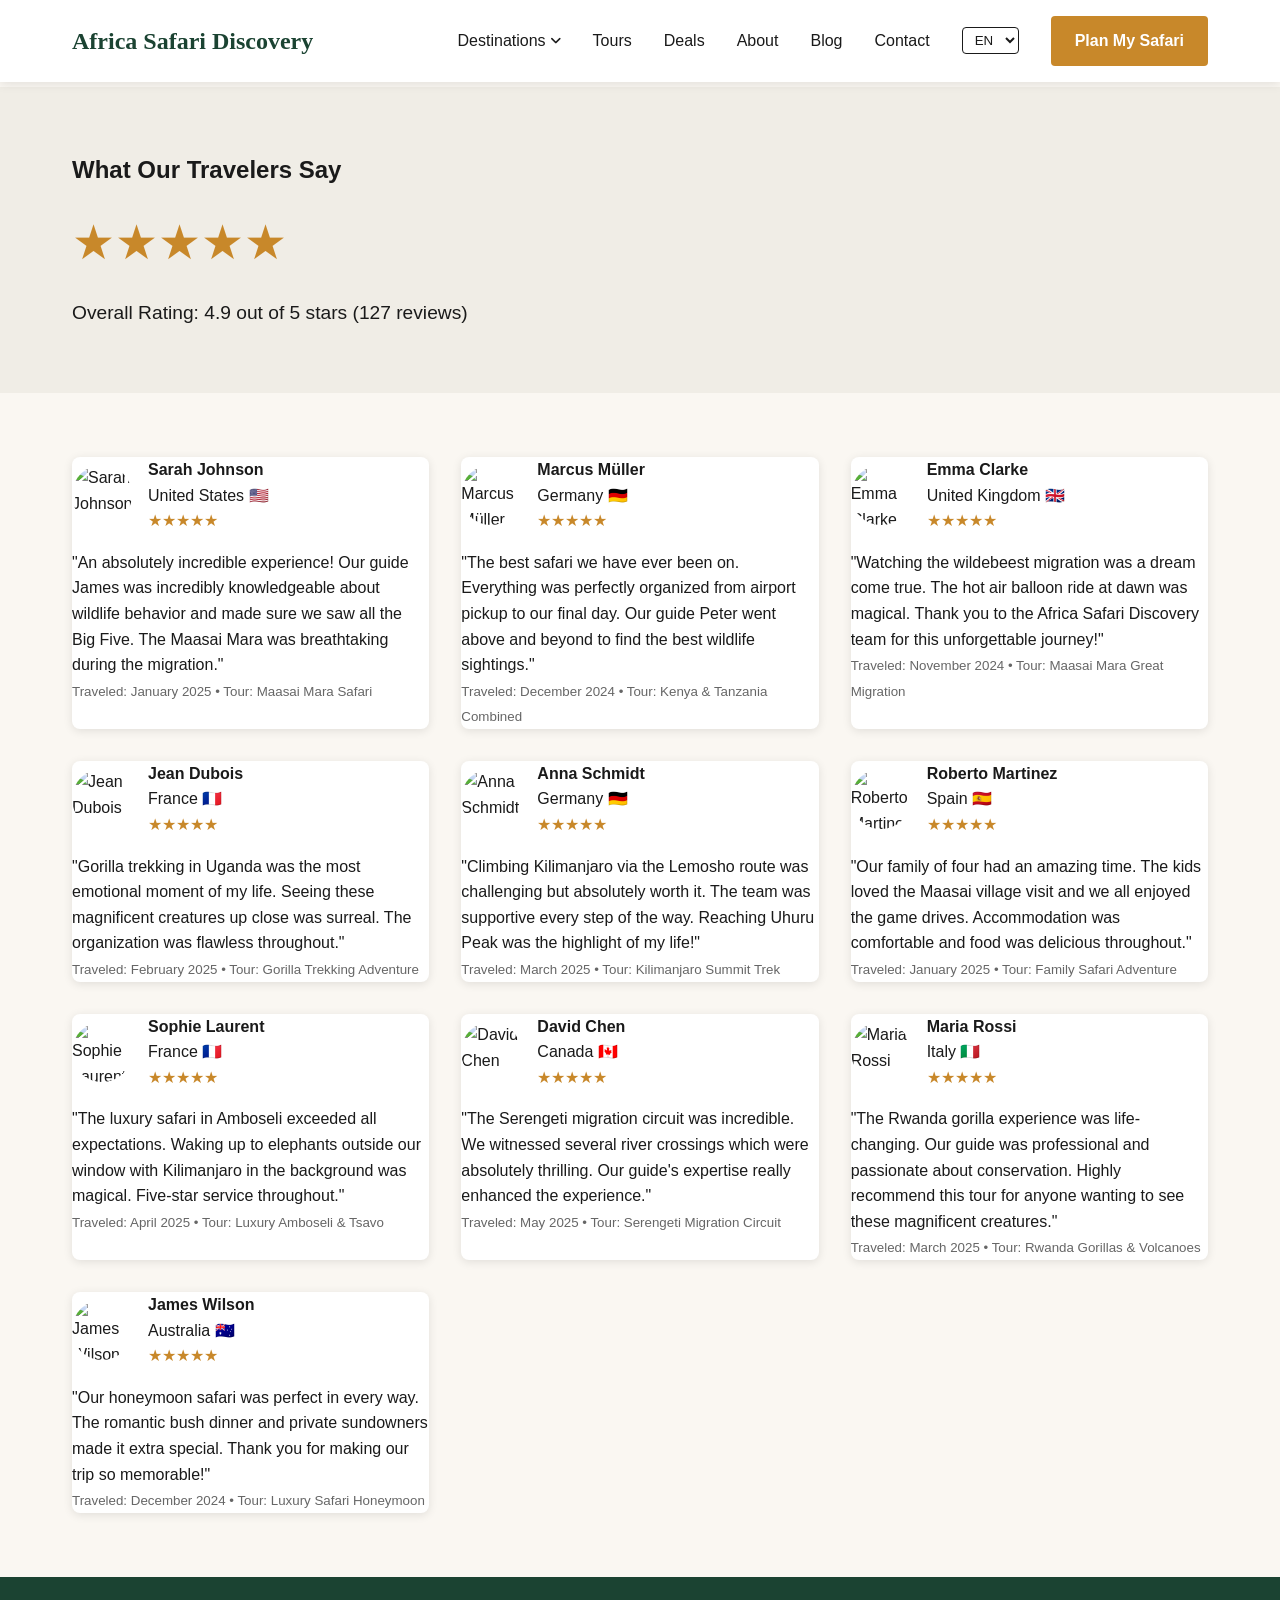
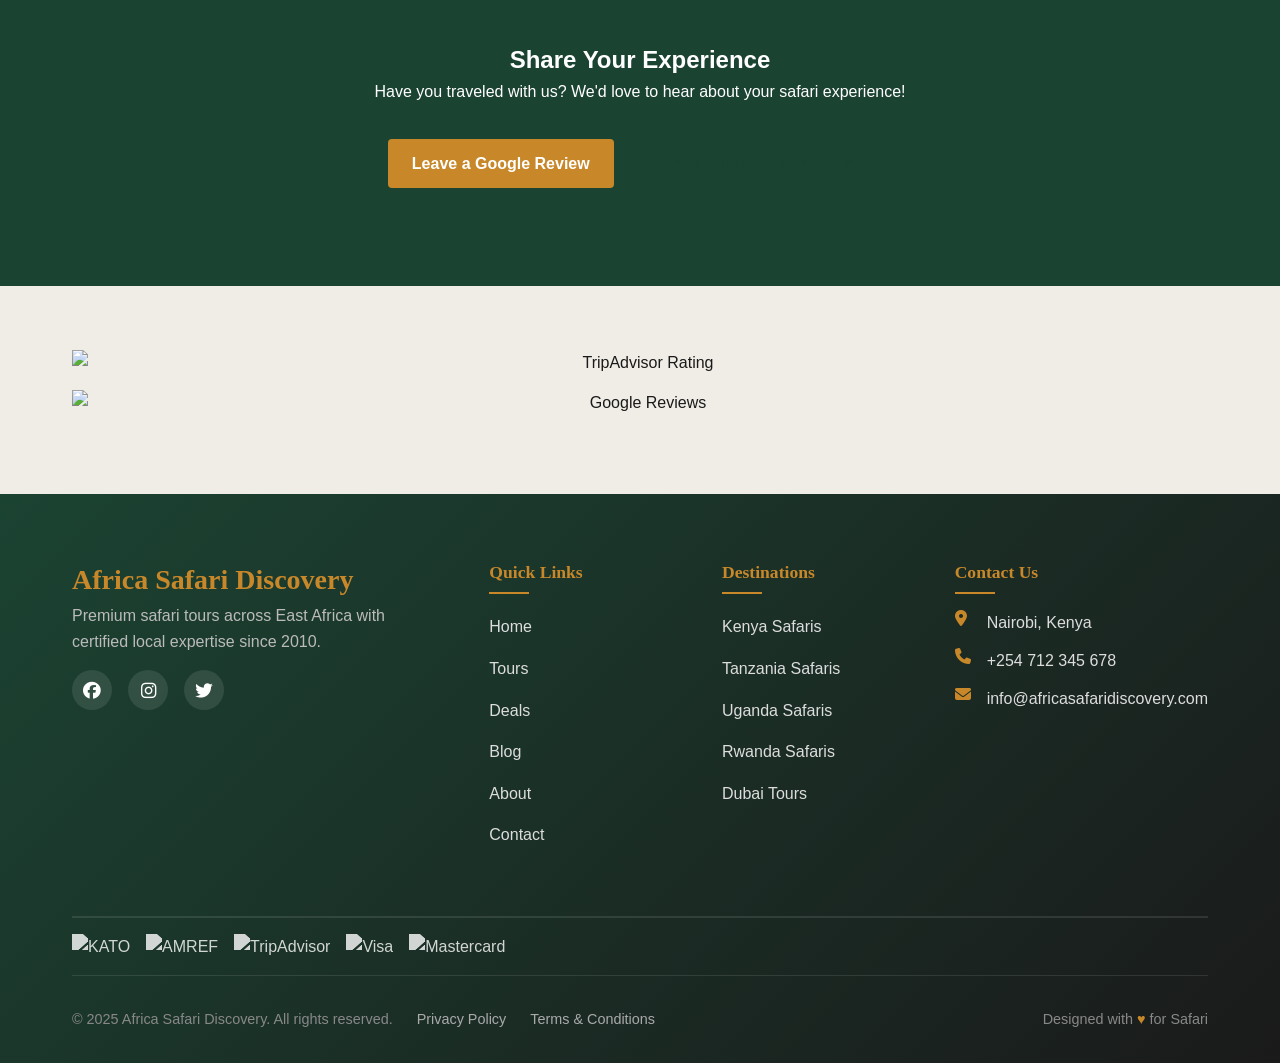
==== testimonials.html @ 613d8a56 "first commit" ====
<!DOCTYPE html>
<html lang="en">
<head>
  <meta charset="UTF-8">
  <meta name="viewport" content="width=device-width, initial-scale=1.0">
  <title>Testimonials & Reviews - Africa Safari Discovery</title>
  <link rel="stylesheet" href="css/style.css">
  <link rel="stylesheet" href="https://cdnjs.cloudflare.com/ajax/libs/font-awesome/6.5.0/css/all.min.css">
</head>
<body>
  <!-- Navbar -->
  <nav class="navbar solid" role="navigation" aria-label="Main navigation">
    <div class="container nav-container">
      <a href="index.html" class="logo solid">Africa Safari Discovery</a>
      <ul class="nav-menu">
        <li class="nav-item">
          <a href="destinations.html" class="nav-link nav-parent solid">Destinations</a>
          <div class="dropdown">
            <a href="destination-kenya.html"><i class="fas fa-map-marker-alt"></i> Kenya</a>
            <a href="destination-tanzania.html"><i class="fas fa-map-marker-alt"></i> Tanzania</a>
            <a href="destination-uganda.html"><i class="fas fa-map-marker-alt"></i> Uganda</a>
            <a href="destination-rwanda.html"><i class="fas fa-map-marker-alt"></i> Rwanda</a>
            <a href="destination-dubai.html"><i class="fas fa-map-marker-alt"></i> Dubai</a>
          </div>
        </li>
        <li><a href="tours.html" class="nav-link solid">Tours</a></li>
        <li><a href="deals.html" class="nav-link solid">Deals</a></li>
        <li><a href="about.html" class="nav-link solid">About</a></li>
        <li><a href="blog.html" class="nav-link solid">Blog</a></li>
        <li><a href="contact.html" class="nav-link solid">Contact</a></li>
        <li>
          <select class="language-selector" style="border-color: var(--color-dark); color: var(--color-dark);">
            <option>EN</option>
            <option>FR</option>
            <option>DE</option>
          </select>
        </li>
        <li><a href="tours.html" class="btn btn-accent">Plan My Safari</a></li>
      </ul>
      <div class="hamburger" aria-label="Toggle menu">
        <span></span>
        <span></span>
        <span></span>
      </div>
    </div>
  </nav>

  <!-- Breadcrumb -->
  <div class="container">
    <nav aria-label="breadcrumb" class="breadcrumb">
      <ol class="breadcrumb" style="display: flex; gap: 0.5rem; padding: 1rem 0;">
        <li><a href="index.html">Home</a></li>
        <li class="active">Testimonials</li>
      </ol>
    </nav>
  </div>

  <!-- Page Header -->
  <section class="section" style="background: var(--color-surface);">
    <div class="container">
      <h1>What Our Travelers Say</h1>
      <div style="font-size: 3rem; color: var(--color-accent); margin: 1rem 0;">★★★★★</div>
      <p style="font-size: 1.2rem;">Overall Rating: 4.9 out of 5 stars (127 reviews)</p>
    </div>
  </section>

  <!-- Testimonials Grid -->
  <section class="section">
    <div class="container">
      <div class="tour-grid">
        <div class="tour-card">
          <div style="display: flex; align-items: center; gap: 1rem; margin-bottom: 1rem;">
            <img src="https://images.unsplash.com/photo-1494790108377-be9c29b29330?w=60&q=80" alt="Sarah Johnson" style="border-radius: 50%; width: 60px; height: 60px; object-fit: cover;">
            <div>
              <strong>Sarah Johnson</strong><br>
              <span>United States</span> <span>🇺🇸</span><br>
              <span style="color: var(--color-accent);">★★★★★</span>
            </div>
          </div>
          <p>"An absolutely incredible experience! Our guide James was incredibly knowledgeable about wildlife behavior and made sure we saw all the Big Five. The Maasai Mara was breathtaking during the migration."</p>
          <small style="color: #666;">Traveled: January 2025 • Tour: Maasai Mara Safari</small>
        </div>
        <div class="tour-card">
          <div style="display: flex; align-items: center; gap: 1rem; margin-bottom: 1rem;">
            <img src="https://images.unsplash.com/photo-1507003211169-0a1dd7228f2d?w=60&q=80" alt="Marcus Müller" style="border-radius: 50%; width: 60px; height: 60px; object-fit: cover;">
            <div>
              <strong>Marcus Müller</strong><br>
              <span>Germany</span> <span>🇩🇪</span><br>
              <span style="color: var(--color-accent);">★★★★★</span>
            </div>
          </div>
          <p>"The best safari we have ever been on. Everything was perfectly organized from airport pickup to our final day. Our guide Peter went above and beyond to find the best wildlife sightings."</p>
          <small style="color: #666;">Traveled: December 2024 • Tour: Kenya & Tanzania Combined</small>
        </div>
        <div class="tour-card">
          <div style="display: flex; align-items: center; gap: 1rem; margin-bottom: 1rem;">
            <img src="https://images.unsplash.com/photo-1438761681033-6461ffad8d80?w=60&q=80" alt="Emma Clarke" style="border-radius: 50%; width: 60px; height: 60px; object-fit: cover;">
            <div>
              <strong>Emma Clarke</strong><br>
              <span>United Kingdom</span> <span>🇬🇧</span><br>
              <span style="color: var(--color-accent);">★★★★★</span>
            </div>
          </div>
          <p>"Watching the wildebeest migration was a dream come true. The hot air balloon ride at dawn was magical. Thank you to the Africa Safari Discovery team for this unforgettable journey!"</p>
          <small style="color: #666;">Traveled: November 2024 • Tour: Maasai Mara Great Migration</small>
        </div>
        <div class="tour-card">
          <div style="display: flex; align-items: center; gap: 1rem; margin-bottom: 1rem;">
            <img src="https://images.unsplash.com/photo-1500648767791-00dcc994a43e?w=60&q=80" alt="Jean Dubois" style="border-radius: 50%; width: 60px; height: 60px; object-fit: cover;">
            <div>
              <strong>Jean Dubois</strong><br>
              <span>France</span> <span>🇫🇷</span><br>
              <span style="color: var(--color-accent);">★★★★★</span>
            </div>
          </div>
          <p>"Gorilla trekking in Uganda was the most emotional moment of my life. Seeing these magnificent creatures up close was surreal. The organization was flawless throughout."</p>
          <small style="color: #666;">Traveled: February 2025 • Tour: Gorilla Trekking Adventure</small>
        </div>
        <div class="tour-card">
          <div style="display: flex; align-items: center; gap: 1rem; margin-bottom: 1rem;">
            <img src="https://images.unsplash.com/photo-1534528741775-53994a69daeb?w=60&q=80" alt="Anna Schmidt" style="border-radius: 50%; width: 60px; height: 60px; object-fit: cover;">
            <div>
              <strong>Anna Schmidt</strong><br>
              <span>Germany</span> <span>🇩🇪</span><br>
              <span style="color: var(--color-accent);">★★★★★</span>
            </div>
          </div>
          <p>"Climbing Kilimanjaro via the Lemosho route was challenging but absolutely worth it. The team was supportive every step of the way. Reaching Uhuru Peak was the highlight of my life!"</p>
          <small style="color: #666;">Traveled: March 2025 • Tour: Kilimanjaro Summit Trek</small>
        </div>
        <div class="tour-card">
          <div style="display: flex; align-items: center; gap: 1rem; margin-bottom: 1rem;">
            <img src="https://images.unsplash.com/photo-1557862921-37829c790f19?w=60&q=80" alt="Roberto Martinez" style="border-radius: 50%; width: 60px; height: 60px; object-fit: cover;">
            <div>
              <strong>Roberto Martinez</strong><br>
              <span>Spain</span> <span>🇪🇸</span><br>
              <span style="color: var(--color-accent);">★★★★★</span>
            </div>
          </div>
          <p>"Our family of four had an amazing time. The kids loved the Maasai village visit and we all enjoyed the game drives. Accommodation was comfortable and food was delicious throughout."</p>
          <small style="color: #666;">Traveled: January 2025 • Tour: Family Safari Adventure</small>
        </div>
        <div class="tour-card">
          <div style="display: flex; align-items: center; gap: 1rem; margin-bottom: 1rem;">
            <img src="https://images.unsplash.com/photo-1544723795-3fb6469f5b39?w=60&q=80" alt="Sophie Laurent" style="border-radius: 50%; width: 60px; height: 60px; object-fit: cover;">
            <div>
              <strong>Sophie Laurent</strong><br>
              <span>France</span> <span>🇫🇷</span><br>
              <span style="color: var(--color-accent);">★★★★★</span>
            </div>
          </div>
          <p>"The luxury safari in Amboseli exceeded all expectations. Waking up to elephants outside our window with Kilimanjaro in the background was magical. Five-star service throughout."</p>
          <small style="color: #666;">Traveled: April 2025 • Tour: Luxury Amboseli & Tsavo</small>
        </div>
        <div class="tour-card">
          <div style="display: flex; align-items: center; gap: 1rem; margin-bottom: 1rem;">
            <img src="https://images.unsplash.com/photo-1506794778202-cad84cf45f1d?w=60&q=80" alt="David Chen" style="border-radius: 50%; width: 60px; height: 60px; object-fit: cover;">
            <div>
              <strong>David Chen</strong><br>
              <span>Canada</span> <span>🇨🇦</span><br>
              <span style="color: var(--color-accent);">★★★★★</span>
            </div>
          </div>
          <p>"The Serengeti migration circuit was incredible. We witnessed several river crossings which were absolutely thrilling. Our guide's expertise really enhanced the experience."</p>
          <small style="color: #666;">Traveled: May 2025 • Tour: Serengeti Migration Circuit</small>
        </div>
        <div class="tour-card">
          <div style="display: flex; align-items: center; gap: 1rem; margin-bottom: 1rem;">
            <img src="https://images.unsplash.com/photo-1489424731084-a5d8b219a5bb?w=60&q=80" alt="Maria Rossi" style="border-radius: 50%; width: 60px; height: 60px; object-fit: cover;">
            <div>
              <strong>Maria Rossi</strong><br>
              <span>Italy</span> <span>🇮🇹</span><br>
              <span style="color: var(--color-accent);">★★★★★</span>
            </div>
          </div>
          <p>"The Rwanda gorilla experience was life-changing. Our guide was professional and passionate about conservation. Highly recommend this tour for anyone wanting to see these magnificent creatures."</p>
          <small style="color: #666;">Traveled: March 2025 • Tour: Rwanda Gorillas & Volcanoes</small>
        </div>
        <div class="tour-card">
          <div style="display: flex; align-items: center; gap: 1rem; margin-bottom: 1rem;">
            <img src="https://images.unsplash.com/photo-1463453091185-6e55394b43e2?w=60&q=80" alt="James Wilson" style="border-radius: 50%; width: 60px; height: 60px; object-fit: cover;">
            <div>
              <strong>James Wilson</strong><br>
              <span>Australia</span> <span>🇦🇺</span><br>
              <span style="color: var(--color-accent);">★★★★★</span>
            </div>
          </div>
          <p>"Our honeymoon safari was perfect in every way. The romantic bush dinner and private sundowners made it extra special. Thank you for making our trip so memorable!"</p>
          <small style="color: #666;">Traveled: December 2024 • Tour: Luxury Safari Honeymoon</small>
        </div>
      </div>
    </div>
  </section>

  <!-- Leave a Review -->
  <section class="section" style="background: var(--color-primary); color: white;">
    <div class="container" style="text-align: center;">
      <h2>Share Your Experience</h2>
      <p>Have you traveled with us? We'd love to hear about your safari experience!</p>
      <div style="margin: 2rem 0;">
        <a href="#" class="btn btn-accent" style="margin-right: 1rem;">Leave a Google Review</a>
        <a href="#" class="btn btn-outline">Write a TripAdvisor Review</a>
      </div>
    </div>
  </section>

  <!-- Trust Badges -->
  <section class="section" style="background: var(--color-surface);">
    <div class="container" style="text-align: center;">
      <div class="trust-badges" style="justify-content: center;">
        <img src="https://via.placeholder.com/120x40?text=TripAdvisor" alt="TripAdvisor Rating" style="height: 40px;">
        <img src="https://via.placeholder.com/120x40?text=Google+Reviews" alt="Google Reviews" style="height: 40px;">
      </div>
    </div>
  </section>

    <!-- Redesigned Footer -->
  <footer class="footer">
    <div class="container">
      <div class="footer-main">
        <div class="footer-brand">
          <a href="index.html" class="logo solid">Africa Safari Discovery</a>
          <p>Premium safari tours across East Africa with certified local expertise since 2010.</p>
          <div class="social-links">
            <a href="#"><i class="fab fa-facebook"></i></a>
            <a href="#"><i class="fab fa-instagram"></i></a>
            <a href="#"><i class="fab fa-twitter"></i></a>
          </div>
        </div>
        <div class="footer-col">
          <h3>Quick Links</h3>
          <div class="footer-links">
            <a href="index.html">Home</a>
            <a href="tours.html">Tours</a>
            <a href="deals.html">Deals</a>
            <a href="blog.html">Blog</a>
            <a href="about.html">About</a>
            <a href="contact.html">Contact</a>
          </div>
        </div>
        <div class="footer-col">
          <h3>Destinations</h3>
          <div class="footer-links">
            <a href="destination-kenya.html">Kenya Safaris</a>
            <a href="destination-tanzania.html">Tanzania Safaris</a>
            <a href="destination-uganda.html">Uganda Safaris</a>
            <a href="destination-rwanda.html">Rwanda Safaris</a>
            <a href="destination-dubai.html">Dubai Tours</a>
          </div>
        </div>
        <div class="footer-col">
          <h3>Contact Us</h3>
          <div class="footer-contact-item">
            <i class="fas fa-map-marker-alt"></i>
            <span>Nairobi, Kenya</span>
          </div>
          <div class="footer-contact-item">
            <i class="fas fa-phone"></i>
            <span>+254 712 345 678</span>
          </div>
          <div class="footer-contact-item">
            <i class="fas fa-envelope"></i>
            <span>info@africasafaridiscovery.com</span>
          </div>
        </div>
      </div>
      <div class="trust-badge-row">
        <img src="https://via.placeholder.com/80x30?text=KATO" alt="KATO" class="trust-badge-small">
        <img src="https://via.placeholder.com/80x30?text=AMREF" alt="AMREF" class="trust-badge-small">
        <img src="https://via.placeholder.com/80x30?text=TripAdvisor" alt="TripAdvisor" class="trust-badge-small">
        <img src="https://via.placeholder.com/80x30?text=Visa" alt="Visa" class="trust-badge-small">
        <img src="https://via.placeholder.com/80x30?text=Mastercard" alt="Mastercard" class="trust-badge-small">
      </div>
      <div class="footer-bottom">
        <div class="footer-bottom-left">
          <span>© 2025 Africa Safari Discovery. All rights reserved.</span>
          <a href="#">Privacy Policy</a>
          <a href="#">Terms & Conditions</a>
        </div>
        <div>Designed with <span style="color: var(--color-accent);">♥</span> for Safari</div>
      </div>
    </div>
  </footer>

  <script src="js/main.js"></script>
</body>
</html>
---- css/style.css ----
/* Africa Safari Discovery - Design System */
:root {
  /* Colors */
  --color-primary: #1B4332;
  --color-accent: #C8882A;
  --color-bg: #FAF7F2;
  --color-dark: #1A1A1A;
  --color-surface: #F0EDE6;
  --color-light-green: #D6EFE1;
  --color-white: #FFFFFF;
}

/* Typography */
@import url('https://fonts.googleapis.com/css2?family=DM+Serif+Display:ital@0;1&family=DM+Sans:opsz,wght@9..40,300;9..40,400;9..40,500;9..40,600;9..40,700&display=swap');

:root {
  --font-display: 'DM Serif Display', serif;
  --font-body: 'DM Sans', sans-serif;
}

/* Base Styles */
* {
  margin: 0;
  padding: 0;
  box-sizing: border-box;
}

html {
  scroll-behavior: smooth;
  overflow-x: hidden;
}

body {
  font-family: var(--font-body);
  font-size: 16px;
  line-height: 1.6;
  color: var(--color-dark);
  background-color: var(--color-bg);
  animation: fadeIn 0.4s ease;
  overflow-x: hidden;
  width: 100%;
  max-width: 100vw;
}

@keyframes fadeIn {
  from { opacity: 0; }
  to { opacity: 1; }
}

img {
  max-width: 100%;
  display: block;
}

a {
  text-decoration: none;
  color: inherit;
}

ul {
  list-style: none;
}

/* Spacing */
:root {
  --spacing-xs: 0.5rem;
  --spacing-sm: 1rem;
  --spacing-md: 2rem;
  --spacing-lg: 3rem;
  --spacing-xl: 4rem;
}

/* Container */
.container {
  width: 100%;
  max-width: 1200px;
  margin: 0 auto;
  padding: 0 var(--spacing-md);
}

.container-fluid {
  width: 100%;
  padding: 0 var(--spacing-md);
}

/* Buttons */
.btn {
  display: inline-block;
  padding: 0.75rem 1.5rem;
  border: none;
  border-radius: 4px;
  font-family: var(--font-body);
  font-weight: 600;
  cursor: pointer;
  transition: all 0.3s ease;
  text-align: center;
}

.btn-primary {
  background-color: var(--color-primary);
  color: var(--color-white);
}

.btn-primary:hover {
  background-color: #0d2818;
}

.btn-accent {
  background-color: var(--color-accent);
  color: var(--color-white);
}

.btn-accent:hover {
  background-color: #a87729;
}

.btn-outline {
  background: transparent;
  border: 2px solid var(--color-primary);
  color: var(--color-primary);
}

.btn-outline:hover {
  background-color: var(--color-primary);
  color: var(--color-white);
}

/* Navigation */
.navbar {
  position: fixed;
  top: 0;
  left: 0;
  width: 100%;
  padding: 1rem 0;
  transition: all 0.3s ease;
  z-index: 1000;
}

.navbar.transparent {
  background: transparent;
}

.navbar.solid {
  background-color: var(--color-white);
  box-shadow: 0 2px 10px rgba(0, 0, 0, 0.1);
}

.navbar.solid .nav-link {
  color: var(--color-dark);
}

.navbar.solid .logo {
  color: var(--color-primary);
}

.nav-container {
  display: flex;
  justify-content: space-between;
  align-items: center;
}

.logo {
  font-family: var(--font-display);
  font-size: 1.5rem;
  font-weight: 700;
  color: var(--color-white);
}

.logo.solid {
  color: var(--color-primary);
}

.nav-menu {
  display: flex;
  align-items: center;
  gap: var(--spacing-md);
}

.nav-link {
  color: var(--color-white);
  font-weight: 500;
  transition: color 0.3s;
}

.nav-link:hover {
  color: var(--color-accent);
}

.language-selector {
  background: transparent;
  border: 1px solid var(--color-white);
  color: var(--color-white);
  padding: 0.25rem 0.5rem;
  border-radius: 4px;
  cursor: pointer;
}

.hamburger {
  display: none;
  flex-direction: column;
  cursor: pointer;
  z-index: 1001;
}

.hamburger span {
  width: 25px;
  height: 3px;
  background-color: var(--color-white);
  margin: 3px 0;
  transition: 0.3s;
}

/* Breadcrumb */
.breadcrumb {
  display: flex;
  gap: 0.5rem;
  padding: var(--spacing-sm) 0;
  font-size: 0.9rem;
  color: var(--color-dark);
}

.breadcrumb a {
  color: var(--color-primary);
}

.breadcrumb .active {
  color: var(--color-dark);
}

/* Hero Section */
.hero {
  position: relative;
  height: 100vh;
  display: flex;
  align-items: center;
  justify-content: center;
  color: var(--color-white);
  text-align: center;
}

.hero::before {
  content: '';
  position: absolute;
  top: 0;
  left: 0;
  width: 100%;
  height: 100%;
  background: linear-gradient(rgba(0, 0, 0, 0.4), rgba(0, 0, 0, 0.4));
  z-index: 1;
}

.hero-bg {
  position: absolute;
  top: 0;
  left: 0;
  width: 100%;
  height: 100%;
  background-size: cover;
  background-position: center;
  animation: kenBurns 20s ease infinite;
}

@keyframes kenBurns {
  0% { transform: scale(1); }
  50% { transform: scale(1.1); }
  100% { transform: scale(1); }
}

.hero-content {
  position: relative;
  z-index: 2;
  max-width: 800px;
  padding: 0 var(--spacing-md);
}

.hero h1 {
  font-family: var(--font-display);
  font-size: 3rem;
  margin-bottom: var(--spacing-sm);
  opacity: 0;
  animation: fadeInUp 0.8s ease forwards;
}

.hero p {
  font-size: 1.25rem;
  margin-bottom: var(--spacing-lg);
  opacity: 0;
  animation: fadeInUp 0.8s ease 0.2s forwards;
}

@keyframes fadeInUp {
  to {
    opacity: 1;
    transform: translateY(0);
  }
}

/* Search Widget */
.search-widget {
  background: rgba(255, 255, 255, 0.95);
  padding: var(--spacing-md);
  border-radius: 8px;
  display: flex;
  gap: var(--spacing-sm);
  flex-wrap: wrap;
  margin-top: var(--spacing-lg);
}

.search-widget select,
.search-widget input {
  padding: 0.75rem;
  border: 1px solid #ddd;
  border-radius: 4px;
  font-family: var(--font-body);
  min-width: 150px;
}

.search-widget button {
  background-color: var(--color-accent);
  color: var(--color-white);
}

/* Sections */
.section {
  padding: var(--spacing-xl) 0;
  width: 100%;
}

.section-title {
  font-family: var(--font-display);
  font-size: 2.5rem;
  text-align: center;
  margin-bottom: var(--spacing-lg);
  color: var(--color-primary);
}

/* Features Section */
.why-choose-us {
  background: var(--color-primary);
  padding: var(--spacing-lg) 0;
}

.features-grid {
  display: grid;
  grid-template-columns: repeat(4, 1fr);
  gap: var(--spacing-md);
}

.feature-card {
  text-align: center;
  padding: var(--spacing-md);
  border-radius: 12px;
  background: rgba(255, 255, 255, 0.05);
  border: 1px solid rgba(255, 255, 255, 0.1);
  transition: all 0.3s ease;
}

.feature-card:hover {
  background: rgba(255, 255, 255, 0.1);
  transform: translateY(-5px);
}

.feature-icon {
  width: 64px;
  height: 64px;
  margin: 0 auto var(--spacing-sm);
  display: flex;
  align-items: center;
  justify-content: center;
  background: var(--color-accent);
  border-radius: 50%;
  font-size: 1.5rem;
  color: var(--color-white);
}

.feature-number {
  font-family: var(--font-display);
  font-size: 2rem;
  color: var(--color-white);
  margin-bottom: 0.25rem;
}

.feature-card h3 {
  font-family: var(--font-body);
  font-size: 0.95rem;
  color: #bbb;
  font-weight: 500;
}

@media (max-width: 768px) {
  .features-grid {
    grid-template-columns: repeat(2, 1fr);
  }
}

@media (max-width: 480px) {
  .features-grid {
    grid-template-columns: 1fr;
  }
}

/* Tour Cards */
.tour-grid {
  display: grid;
  grid-template-columns: repeat(auto-fit, minmax(300px, 1fr));
  gap: var(--spacing-md);
}

.tour-card {
  background: var(--color-white);
  border-radius: 8px;
  overflow: hidden;
  box-shadow: 0 2px 10px rgba(0, 0, 0, 0.1);
  transition: transform 0.3s;
}

.tour-card:hover {
  transform: translateY(-5px);
}

.tour-image {
  height: 200px;
  overflow: hidden;
}

.tour-image img {
  width: 100%;
  height: 100%;
  object-fit: cover;
  transition: transform 0.3s;
}

.tour-card:hover .tour-image img {
  transform: scale(1.05);
}

.tour-content {
  padding: var(--spacing-md);
}

.tour-title {
  font-family: var(--font-display);
  font-size: 1.25rem;
  margin-bottom: 0.5rem;
}

.tour-meta {
  display: flex;
  gap: 1rem;
  color: #666;
  font-size: 0.9rem;
  margin-bottom: var(--spacing-sm);
}

.tour-price {
  color: var(--color-primary);
  font-weight: 600;
  font-size: 1.1rem;
}

/* Stats Counter */
.stats-section {
  background-color: var(--color-primary);
  color: var(--color-white);
  padding: var(--spacing-xl) 0;
}

.stats-grid {
  display: grid;
  grid-template-columns: repeat(auto-fit, minmax(200px, 1fr));
  gap: var(--spacing-md);
  text-align: center;
}

.stat-number {
  font-family: var(--font-display);
  font-size: 3rem;
  font-weight: 700;
}

/* Footer - Redesigned */
.footer {
  background: linear-gradient(135deg, var(--color-primary), var(--color-dark));
  color: var(--color-white);
  padding: var(--spacing-xl) 0 0;
}

.footer-main {
  display: grid;
  grid-template-columns: 2fr 1fr 1fr 1fr;
  gap: var(--spacing-lg);
  padding-bottom: var(--spacing-xl);
  border-bottom: 1px solid rgba(255, 255, 255, 0.1);
}

@media (max-width: 1024px) {
  .footer-main {
    grid-template-columns: 1fr 1fr;
  }
  .footer-brand {
    grid-column: span 2;
    margin-bottom: var(--spacing-lg);
  }
}

@media (max-width: 768px) {
  .footer-main {
    grid-template-columns: 1fr;
  }
  .footer-brand {
    grid-column: span 1;
  }
}

.footer-brand {
  grid-column: span 1;
}

.footer-brand .logo {
  color: var(--color-accent);
  font-size: 1.75rem;
  margin-bottom: 1rem;
}

.footer-brand p {
  color: #bbb;
  margin-bottom: 1rem;
  line-height: 1.6;
}

.footer-col h3 {
  font-family: var(--font-display);
  font-size: 1.1rem;
  margin-bottom: var(--spacing-sm);
  color: var(--color-accent);
  position: relative;
  padding-bottom: 0.5rem;
}

.footer-col h3::after {
  content: '';
  position: absolute;
  bottom: 0;
  left: 0;
  width: 40px;
  height: 2px;
  background: var(--color-accent);
}

.footer-links {
  display: flex;
  flex-direction: column;
  gap: 0.5rem;
}

.footer-links a {
  color: #ddd;
  transition: all 0.3s;
  padding: 0.25rem 0;
}

.footer-links a:hover {
  color: var(--color-accent);
  padding-left: 0.5rem;
}

.footer-contact-item {
  display: flex;
  gap: 0.75rem;
  margin-bottom: 0.75rem;
  color: #ddd;
}

.footer-contact-item i {
  color: var(--color-accent);
  width: 20px;
}

.social-links {
  display: flex;
  gap: 1rem;
  margin-top: 1rem;
}

.social-links a {
  display: flex;
  align-items: center;
  justify-content: center;
  width: 40px;
  height: 40px;
  background: rgba(255, 255, 255, 0.1);
  border-radius: 50%;
  color: var(--color-white);
  font-size: 1.1rem;
  transition: all 0.3s;
}

.social-links a:hover {
  background: var(--color-accent);
  transform: translateY(-2px);
}

.footer-bottom {
  display: flex;
  justify-content: space-between;
  align-items: center;
  padding: var(--spacing-md) 0;
  font-size: 0.9rem;
  color: #888;
  flex-wrap: wrap;
  gap: 1rem;
}

.footer-bottom-left {
  display: flex;
  gap: 1.5rem;
}

.footer-bottom a {
  color: #aaa;
}

.footer-bottom a:hover {
  color: var(--color-accent);
}

.trusted-by {
  margin-top: 1rem;
  margin-bottom: 1rem;
}

.trust-badge-row {
  display: flex;
  gap: 1rem;
  flex-wrap: wrap;
  padding: 1rem 0;
  border-top: 1px solid rgba(255, 255, 255, 0.1);
  border-bottom: 1px solid rgba(255, 255, 255, 0.1);
}

.trust-badge-small {
  height: 25px;
  filter: brightness(0) invert(1);
  opacity: 0.8;
}

/* Destinations Dropdown */
.nav-item {
  position: relative;
}

.nav-item:hover .dropdown {
  opacity: 1;
  visibility: visible;
  transform: translateY(0);
}

.dropdown {
  position: absolute;
  top: calc(100% + 10px);
  left: 0;
  background: var(--color-white);
  min-width: 200px;
  border-radius: 8px;
  box-shadow: 0 10px 30px rgba(0, 0, 0, 0.15);
  opacity: 0;
  visibility: hidden;
  transform: translateY(10px);
  transition: all 0.3s ease;
  z-index: 1000;
  padding: 0.5rem 0;
  border: 1px solid #eee;
  margin: 0;
}

.dropdown::before {
  content: '';
  position: absolute;
  top: -8px;
  left: 20px;
  border-left: 8px solid transparent;
  border-right: 8px solid transparent;
  border-bottom: 8px solid var(--color-white);
}

.dropdown a {
  display: block;
  padding: 0.5rem 1.5rem;
  color: var(--color-dark);
  font-weight: 500;
  transition: all 0.2s;
}

.dropdown a:hover {
  background: var(--color-light-green);
  color: var(--color-primary);
  padding-left: 1.75rem;
}

.dropdown a i {
  margin-right: 0.5rem;
  width: 20px;
  color: var(--color-accent);
}

.nav-link.nav-parent {
  display: flex;
  align-items: center;
  gap: 0.25rem;
}

.nav-link.nav-parent::after {
  content: '\f107';
  font-family: 'Font Awesome 6 Free';
  font-weight: 900;
  font-size: 0.8rem;
  transition: transform 0.3s;
}

.nav-item:hover .nav-link.nav-parent::after {
  transform: rotate(180deg);
}

/* Responsive */
@media (max-width: 768px) {
  .hamburger {
    display: flex;
  }

  .nav-menu {
    position: fixed;
    left: -100%;
    top: 0;
    flex-direction: column;
    background-color: var(--color-primary);
    width: 100%;
    height: 100vh;
    padding-top: 4rem;
    transition: 0.3s;
    text-align: center;
  }

  .nav-menu.active {
    left: 0;
  }

  .hero h1 {
    font-size: 2rem;
  }

  .search-widget {
    flex-direction: column;
  }

  .search-widget select,
  .search-widget input,
  .search-widget button {
    width: 100%;
  }
}
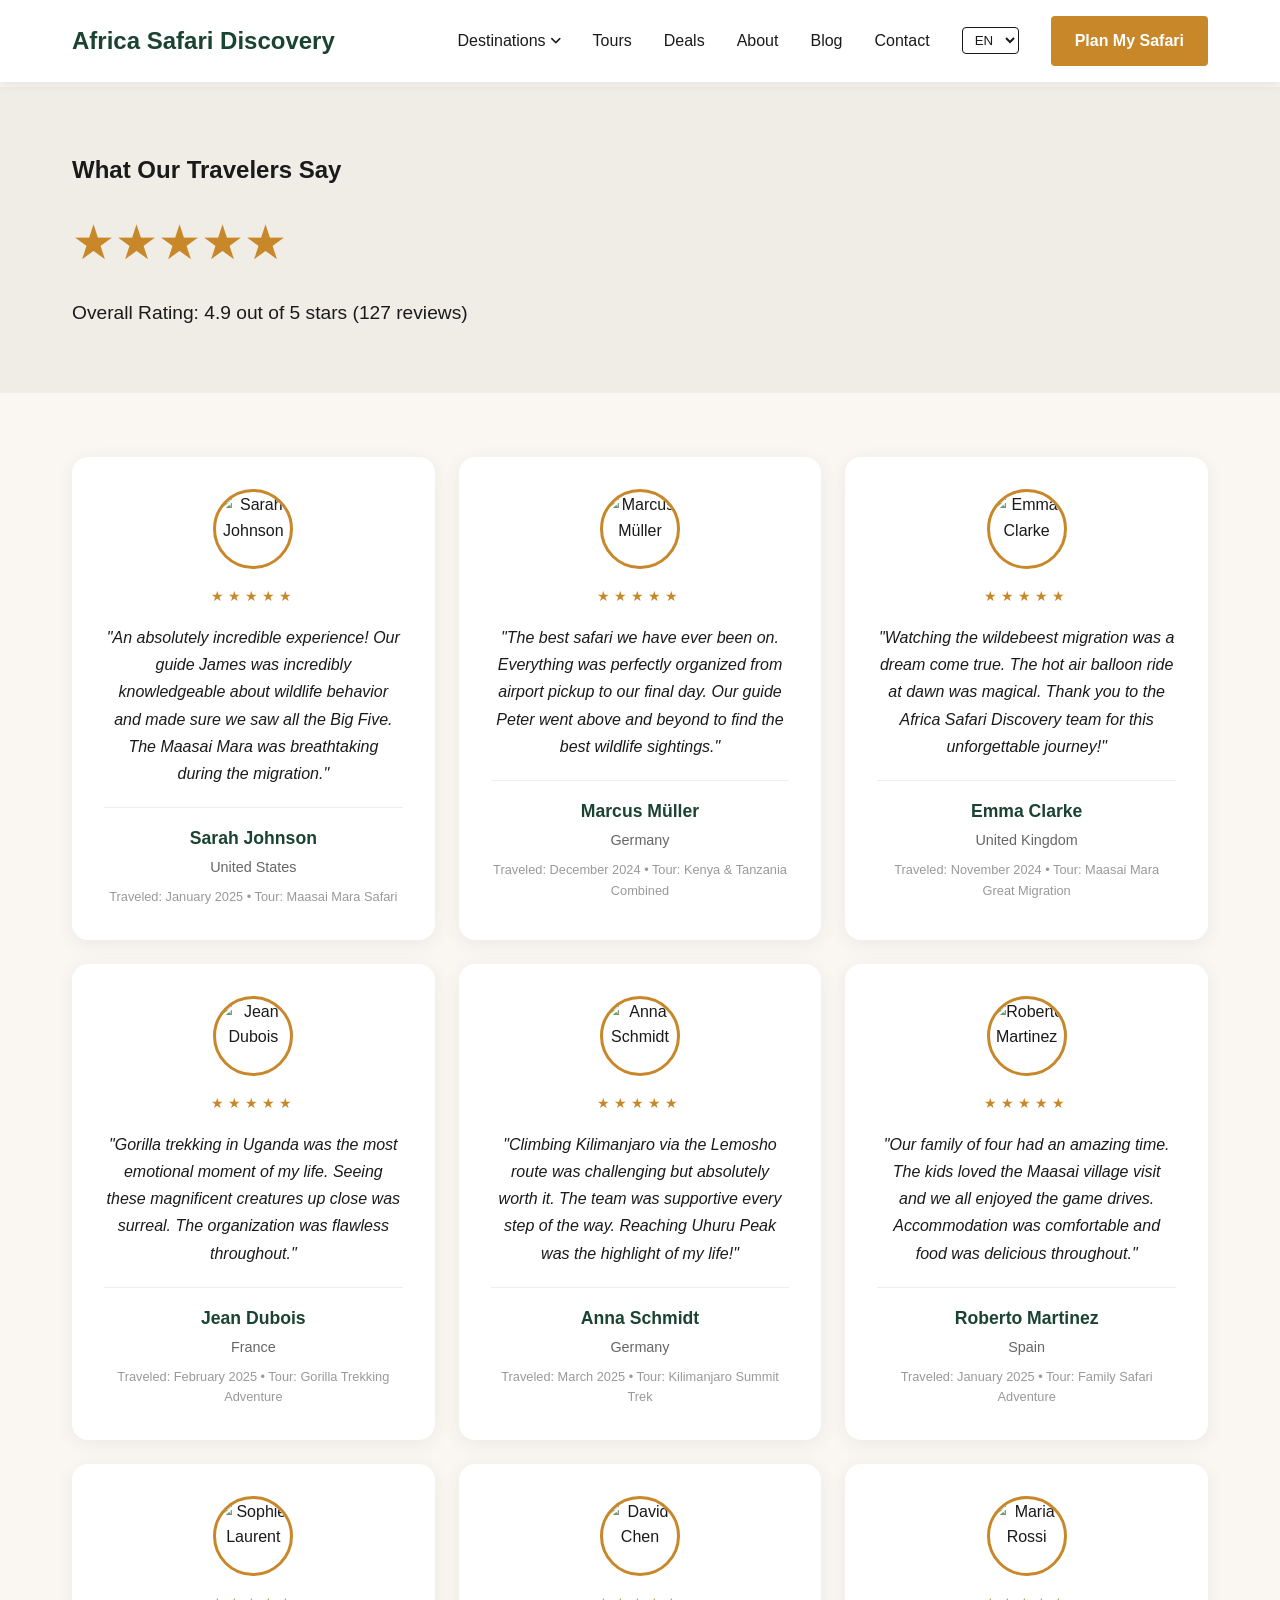
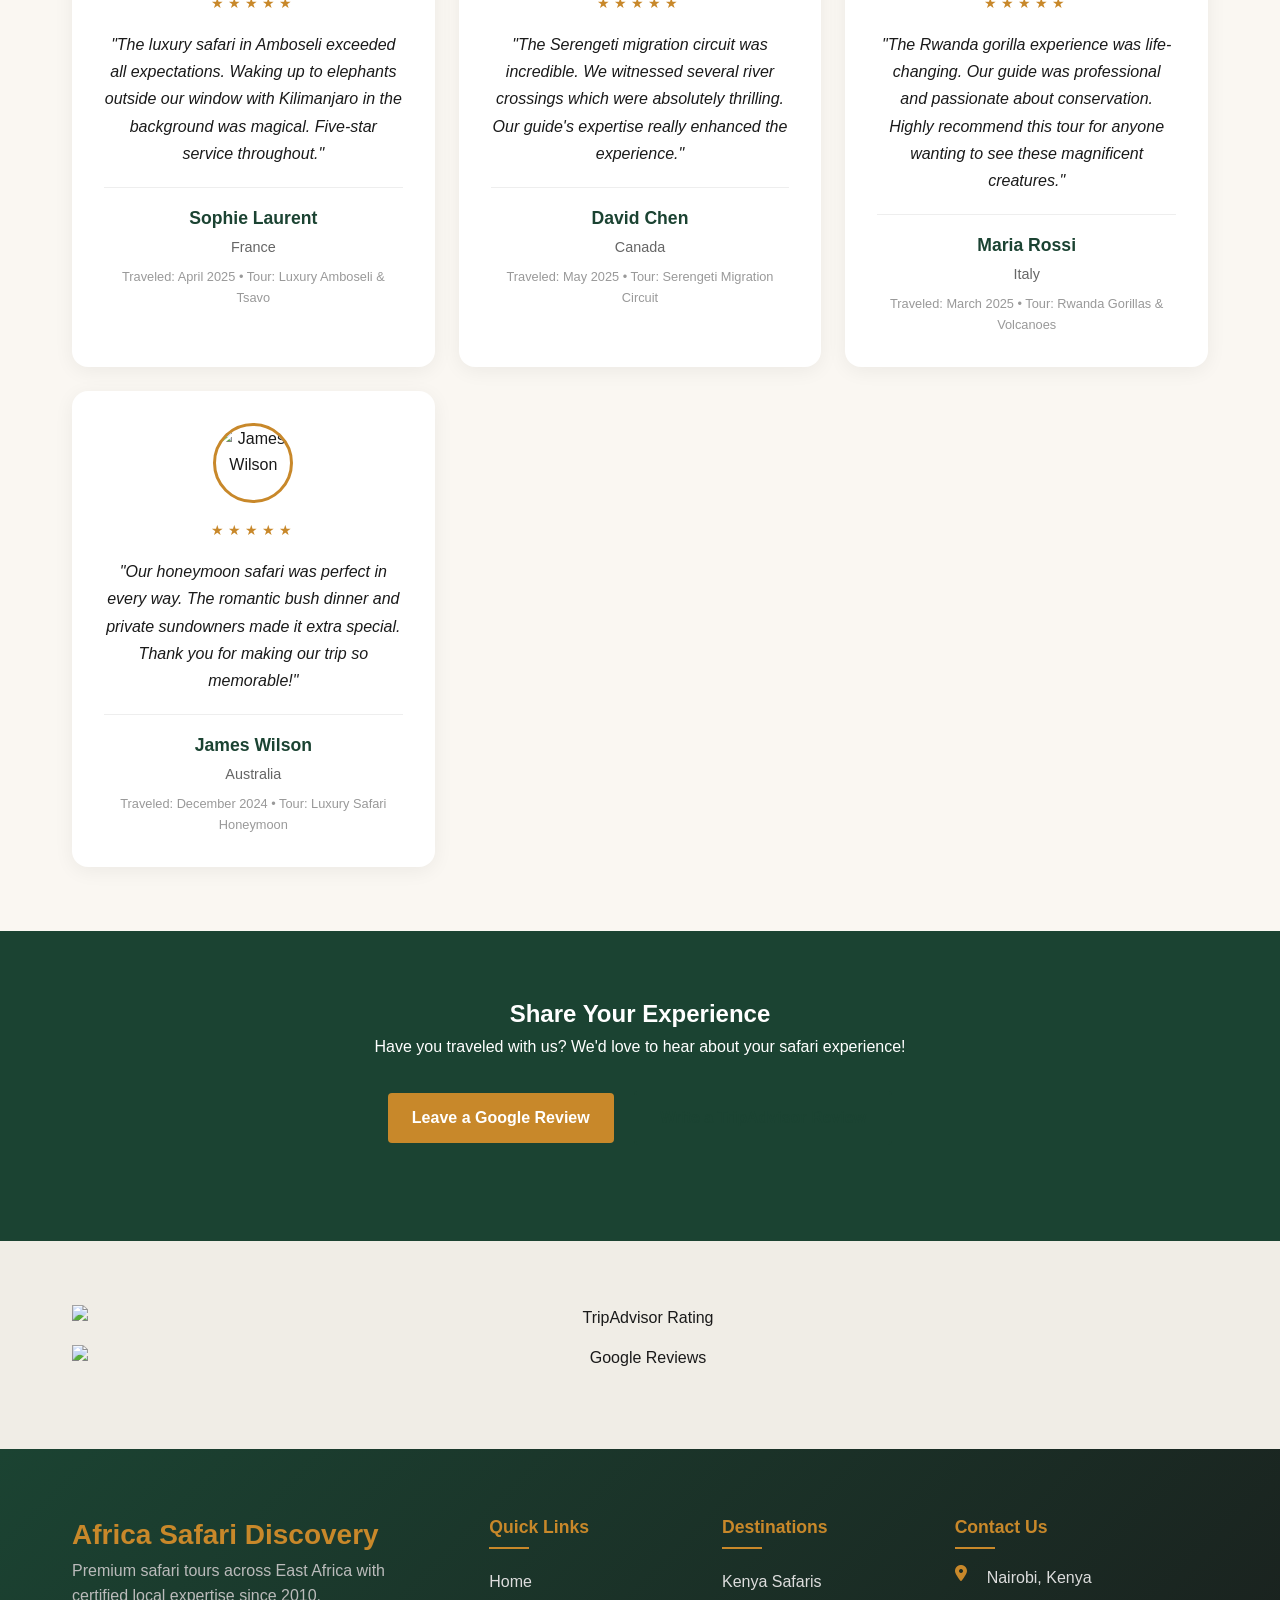
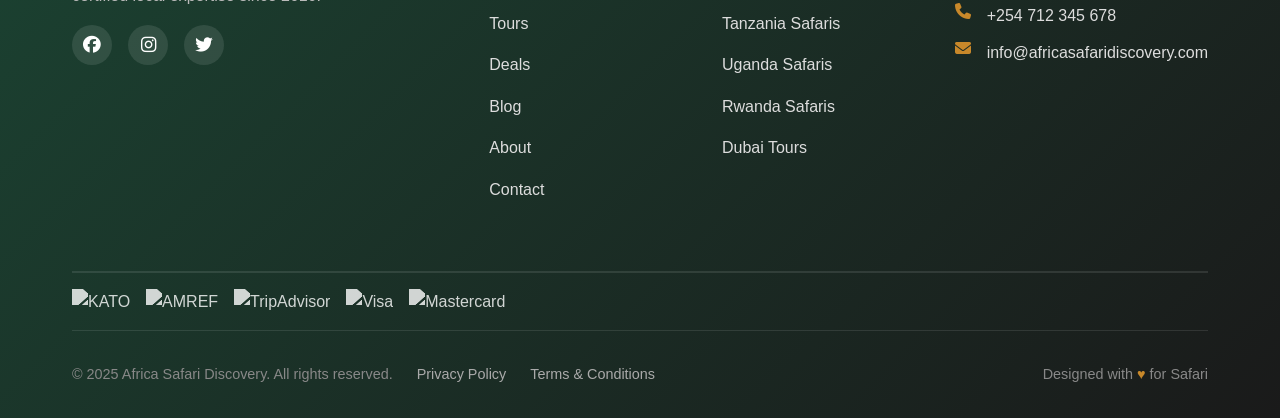
==== commit a288b89b: "m-fix: subjects addition changed issue" ====
--- a/testimonials.html
+++ b/testimonials.html
@@ -65,128 +65,108 @@
   </section>
 
   <!-- Testimonials Grid -->
-  <section class="section">
+  <section class="section" style="background: var(--color-bg);">
     <div class="container">
-      <div class="tour-grid">
-        <div class="tour-card">
-          <div style="display: flex; align-items: center; gap: 1rem; margin-bottom: 1rem;">
-            <img src="https://images.unsplash.com/photo-1494790108377-be9c29b29330?w=60&q=80" alt="Sarah Johnson" style="border-radius: 50%; width: 60px; height: 60px; object-fit: cover;">
-            <div>
-              <strong>Sarah Johnson</strong><br>
-              <span>United States</span> <span>🇺🇸</span><br>
-              <span style="color: var(--color-accent);">★★★★★</span>
-            </div>
-          </div>
+      <div class="testimonials-grid">
+        <div class="testimonial-full-card">
+          <img src="https://placehold.co/100x100/1B4332/C8882A?text=SJ" alt="Sarah Johnson" class="testimonial-avatar">
+          <div class="testimonial-stars">★★★★★</div>
           <p>"An absolutely incredible experience! Our guide James was incredibly knowledgeable about wildlife behavior and made sure we saw all the Big Five. The Maasai Mara was breathtaking during the migration."</p>
-          <small style="color: #666;">Traveled: January 2025 • Tour: Maasai Mara Safari</small>
-        </div>
-        <div class="tour-card">
-          <div style="display: flex; align-items: center; gap: 1rem; margin-bottom: 1rem;">
-            <img src="https://images.unsplash.com/photo-1507003211169-0a1dd7228f2d?w=60&q=80" alt="Marcus Müller" style="border-radius: 50%; width: 60px; height: 60px; object-fit: cover;">
-            <div>
-              <strong>Marcus Müller</strong><br>
-              <span>Germany</span> <span>🇩🇪</span><br>
-              <span style="color: var(--color-accent);">★★★★★</span>
-            </div>
-          </div>
+          <div class="testimonial-meta">
+            <strong>Sarah Johnson</strong>
+            <span>United States</span>
+            <small>Traveled: January 2025 • Tour: Maasai Mara Safari</small>
+          </div>
+        </div>
+        <div class="testimonial-full-card">
+          <img src="https://placehold.co/100x100/C8882A/1B4332?text=MM" alt="Marcus Müller" class="testimonial-avatar">
+          <div class="testimonial-stars">★★★★★</div>
           <p>"The best safari we have ever been on. Everything was perfectly organized from airport pickup to our final day. Our guide Peter went above and beyond to find the best wildlife sightings."</p>
-          <small style="color: #666;">Traveled: December 2024 • Tour: Kenya & Tanzania Combined</small>
-        </div>
-        <div class="tour-card">
-          <div style="display: flex; align-items: center; gap: 1rem; margin-bottom: 1rem;">
-            <img src="https://images.unsplash.com/photo-1438761681033-6461ffad8d80?w=60&q=80" alt="Emma Clarke" style="border-radius: 50%; width: 60px; height: 60px; object-fit: cover;">
-            <div>
-              <strong>Emma Clarke</strong><br>
-              <span>United Kingdom</span> <span>🇬🇧</span><br>
-              <span style="color: var(--color-accent);">★★★★★</span>
-            </div>
-          </div>
+          <div class="testimonial-meta">
+            <strong>Marcus Müller</strong>
+            <span>Germany</span>
+            <small>Traveled: December 2024 • Tour: Kenya & Tanzania Combined</small>
+          </div>
+        </div>
+        <div class="testimonial-full-card">
+          <img src="https://placehold.co/100x100/2D6A4F/FFFFFF?text=EC" alt="Emma Clarke" class="testimonial-avatar">
+          <div class="testimonial-stars">★★★★★</div>
           <p>"Watching the wildebeest migration was a dream come true. The hot air balloon ride at dawn was magical. Thank you to the Africa Safari Discovery team for this unforgettable journey!"</p>
-          <small style="color: #666;">Traveled: November 2024 • Tour: Maasai Mara Great Migration</small>
-        </div>
-        <div class="tour-card">
-          <div style="display: flex; align-items: center; gap: 1rem; margin-bottom: 1rem;">
-            <img src="https://images.unsplash.com/photo-1500648767791-00dcc994a43e?w=60&q=80" alt="Jean Dubois" style="border-radius: 50%; width: 60px; height: 60px; object-fit: cover;">
-            <div>
-              <strong>Jean Dubois</strong><br>
-              <span>France</span> <span>🇫🇷</span><br>
-              <span style="color: var(--color-accent);">★★★★★</span>
-            </div>
-          </div>
+          <div class="testimonial-meta">
+            <strong>Emma Clarke</strong>
+            <span>United Kingdom</span>
+            <small>Traveled: November 2024 • Tour: Maasai Mara Great Migration</small>
+          </div>
+        </div>
+        <div class="testimonial-full-card">
+          <img src="https://placehold.co/100x100/40916C/FFFFFF?text=JD" alt="Jean Dubois" class="testimonial-avatar">
+          <div class="testimonial-stars">★★★★★</div>
           <p>"Gorilla trekking in Uganda was the most emotional moment of my life. Seeing these magnificent creatures up close was surreal. The organization was flawless throughout."</p>
-          <small style="color: #666;">Traveled: February 2025 • Tour: Gorilla Trekking Adventure</small>
-        </div>
-        <div class="tour-card">
-          <div style="display: flex; align-items: center; gap: 1rem; margin-bottom: 1rem;">
-            <img src="https://images.unsplash.com/photo-1534528741775-53994a69daeb?w=60&q=80" alt="Anna Schmidt" style="border-radius: 50%; width: 60px; height: 60px; object-fit: cover;">
-            <div>
-              <strong>Anna Schmidt</strong><br>
-              <span>Germany</span> <span>🇩🇪</span><br>
-              <span style="color: var(--color-accent);">★★★★★</span>
-            </div>
-          </div>
+          <div class="testimonial-meta">
+            <strong>Jean Dubois</strong>
+            <span>France</span>
+            <small>Traveled: February 2025 • Tour: Gorilla Trekking Adventure</small>
+          </div>
+        </div>
+        <div class="testimonial-full-card">
+          <img src="https://placehold.co/100x100/74C69D/1B4332?text=AS" alt="Anna Schmidt" class="testimonial-avatar">
+          <div class="testimonial-stars">★★★★★</div>
           <p>"Climbing Kilimanjaro via the Lemosho route was challenging but absolutely worth it. The team was supportive every step of the way. Reaching Uhuru Peak was the highlight of my life!"</p>
-          <small style="color: #666;">Traveled: March 2025 • Tour: Kilimanjaro Summit Trek</small>
-        </div>
-        <div class="tour-card">
-          <div style="display: flex; align-items: center; gap: 1rem; margin-bottom: 1rem;">
-            <img src="https://images.unsplash.com/photo-1557862921-37829c790f19?w=60&q=80" alt="Roberto Martinez" style="border-radius: 50%; width: 60px; height: 60px; object-fit: cover;">
-            <div>
-              <strong>Roberto Martinez</strong><br>
-              <span>Spain</span> <span>🇪🇸</span><br>
-              <span style="color: var(--color-accent);">★★★★★</span>
-            </div>
-          </div>
+          <div class="testimonial-meta">
+            <strong>Anna Schmidt</strong>
+            <span>Germany</span>
+            <small>Traveled: March 2025 • Tour: Kilimanjaro Summit Trek</small>
+          </div>
+        </div>
+        <div class="testimonial-full-card">
+          <img src="https://placehold.co/100x100/52B788/FFFFFF?text=RM" alt="Roberto Martinez" class="testimonial-avatar">
+          <div class="testimonial-stars">★★★★★</div>
           <p>"Our family of four had an amazing time. The kids loved the Maasai village visit and we all enjoyed the game drives. Accommodation was comfortable and food was delicious throughout."</p>
-          <small style="color: #666;">Traveled: January 2025 • Tour: Family Safari Adventure</small>
-        </div>
-        <div class="tour-card">
-          <div style="display: flex; align-items: center; gap: 1rem; margin-bottom: 1rem;">
-            <img src="https://images.unsplash.com/photo-1544723795-3fb6469f5b39?w=60&q=80" alt="Sophie Laurent" style="border-radius: 50%; width: 60px; height: 60px; object-fit: cover;">
-            <div>
-              <strong>Sophie Laurent</strong><br>
-              <span>France</span> <span>🇫🇷</span><br>
-              <span style="color: var(--color-accent);">★★★★★</span>
-            </div>
-          </div>
+          <div class="testimonial-meta">
+            <strong>Roberto Martinez</strong>
+            <span>Spain</span>
+            <small>Traveled: January 2025 • Tour: Family Safari Adventure</small>
+          </div>
+        </div>
+        <div class="testimonial-full-card">
+          <img src="https://placehold.co/100x100/1B9AAA/FFFFFF?text=SL" alt="Sophie Laurent" class="testimonial-avatar">
+          <div class="testimonial-stars">★★★★★</div>
           <p>"The luxury safari in Amboseli exceeded all expectations. Waking up to elephants outside our window with Kilimanjaro in the background was magical. Five-star service throughout."</p>
-          <small style="color: #666;">Traveled: April 2025 • Tour: Luxury Amboseli & Tsavo</small>
-        </div>
-        <div class="tour-card">
-          <div style="display: flex; align-items: center; gap: 1rem; margin-bottom: 1rem;">
-            <img src="https://images.unsplash.com/photo-1506794778202-cad84cf45f1d?w=60&q=80" alt="David Chen" style="border-radius: 50%; width: 60px; height: 60px; object-fit: cover;">
-            <div>
-              <strong>David Chen</strong><br>
-              <span>Canada</span> <span>🇨🇦</span><br>
-              <span style="color: var(--color-accent);">★★★★★</span>
-            </div>
-          </div>
+          <div class="testimonial-meta">
+            <strong>Sophie Laurent</strong>
+            <span>France</span>
+            <small>Traveled: April 2025 • Tour: Luxury Amboseli & Tsavo</small>
+          </div>
+        </div>
+        <div class="testimonial-full-card">
+          <img src="https://placehold.co/100x100/95D5B2/1B4332?text=DC" alt="David Chen" class="testimonial-avatar">
+          <div class="testimonial-stars">★★★★★</div>
           <p>"The Serengeti migration circuit was incredible. We witnessed several river crossings which were absolutely thrilling. Our guide's expertise really enhanced the experience."</p>
-          <small style="color: #666;">Traveled: May 2025 • Tour: Serengeti Migration Circuit</small>
-        </div>
-        <div class="tour-card">
-          <div style="display: flex; align-items: center; gap: 1rem; margin-bottom: 1rem;">
-            <img src="https://images.unsplash.com/photo-1489424731084-a5d8b219a5bb?w=60&q=80" alt="Maria Rossi" style="border-radius: 50%; width: 60px; height: 60px; object-fit: cover;">
-            <div>
-              <strong>Maria Rossi</strong><br>
-              <span>Italy</span> <span>🇮🇹</span><br>
-              <span style="color: var(--color-accent);">★★★★★</span>
-            </div>
-          </div>
+          <div class="testimonial-meta">
+            <strong>David Chen</strong>
+            <span>Canada</span>
+            <small>Traveled: May 2025 • Tour: Serengeti Migration Circuit</small>
+          </div>
+        </div>
+        <div class="testimonial-full-card">
+          <img src="https://placehold.co/100x100/ADEFB1/1B4332?text=MR" alt="Maria Rossi" class="testimonial-avatar">
+          <div class="testimonial-stars">★★★★★</div>
           <p>"The Rwanda gorilla experience was life-changing. Our guide was professional and passionate about conservation. Highly recommend this tour for anyone wanting to see these magnificent creatures."</p>
-          <small style="color: #666;">Traveled: March 2025 • Tour: Rwanda Gorillas & Volcanoes</small>
-        </div>
-        <div class="tour-card">
-          <div style="display: flex; align-items: center; gap: 1rem; margin-bottom: 1rem;">
-            <img src="https://images.unsplash.com/photo-1463453091185-6e55394b43e2?w=60&q=80" alt="James Wilson" style="border-radius: 50%; width: 60px; height: 60px; object-fit: cover;">
-            <div>
-              <strong>James Wilson</strong><br>
-              <span>Australia</span> <span>🇦🇺</span><br>
-              <span style="color: var(--color-accent);">★★★★★</span>
-            </div>
-          </div>
+          <div class="testimonial-meta">
+            <strong>Maria Rossi</strong>
+            <span>Italy</span>
+            <small>Traveled: March 2025 • Tour: Rwanda Gorillas & Volcanoes</small>
+          </div>
+        </div>
+        <div class="testimonial-full-card">
+          <img src="https://placehold.co/100x100/DEE2E6/1B4332?text=JW" alt="James Wilson" class="testimonial-avatar">
+          <div class="testimonial-stars">★★★★★</div>
           <p>"Our honeymoon safari was perfect in every way. The romantic bush dinner and private sundowners made it extra special. Thank you for making our trip so memorable!"</p>
-          <small style="color: #666;">Traveled: December 2024 • Tour: Luxury Safari Honeymoon</small>
+          <div class="testimonial-meta">
+            <strong>James Wilson</strong>
+            <span>Australia</span>
+            <small>Traveled: December 2024 • Tour: Luxury Safari Honeymoon</small>
+          </div>
         </div>
       </div>
     </div>
--- a/css/style.css
+++ b/css/style.css
@@ -11,10 +11,10 @@
 }
 
 /* Typography */
-@import url('https://fonts.googleapis.com/css2?family=DM+Serif+Display:ital@0;1&family=DM+Sans:opsz,wght@9..40,300;9..40,400;9..40,500;9..40,600;9..40,700&display=swap');
+@import url('https://fonts.googleapis.com/css2?family=DM+Sans:opsz,wght@9..40,300;9..40,400;9..40,500;9..40,600;9..40,700&family=Syne:wght@400;500;600;700;800&display=swap');
 
 :root {
-  --font-display: 'DM Serif Display', serif;
+  --font-display: 'Syne', sans-serif;
   --font-body: 'DM Sans', sans-serif;
 }
 
@@ -397,6 +397,217 @@
   .features-grid {
     grid-template-columns: 1fr;
   }
+}
+
+/* Destinations Section */
+.destinations-section {
+  background: var(--color-surface);
+}
+
+.destinations-row {
+  display: flex;
+  gap: 1.5rem;
+  overflow-x: auto;
+  padding-bottom: 0.5rem;
+  scroll-snap-type: x mandatory;
+}
+
+.destination-tile {
+  flex: 0 0 220px;
+  height: 280px;
+  border-radius: 16px;
+  overflow: hidden;
+  position: relative;
+  scroll-snap-align: start;
+}
+
+.destination-tile img {
+  width: 100%;
+  height: 100%;
+  object-fit: cover;
+  transition: transform 0.5s ease;
+}
+
+.destination-tile:hover img {
+  transform: scale(1.1);
+}
+
+.destination-tile-content {
+  position: absolute;
+  inset: 0;
+  background: linear-gradient(to top, rgba(0,0,0,0.75) 0%, transparent 50%);
+  display: flex;
+  flex-direction: column;
+  justify-content: flex-end;
+  padding: 1.5rem;
+  color: var(--color-white);
+}
+
+.destination-tile-content h3 {
+  font-family: var(--font-display);
+  font-size: 1.4rem;
+  font-weight: 700;
+  margin-bottom: 0.25rem;
+}
+
+.destination-tile-content p {
+  font-size: 0.85rem;
+  opacity: 0.8;
+}
+
+@media (max-width: 768px) {
+  .destination-tile {
+    flex: 0 0 180px;
+    height: 240px;
+  }
+}
+
+@media (max-width: 480px) {
+  .destination-tile {
+    flex: 0 0 160px;
+    height: 220px;
+  }
+}
+
+/* Testimonials Section */
+.testimonials-section {
+  background: var(--color-bg);
+}
+
+.testimonials-row {
+  display: flex;
+  gap: 1.5rem;
+  overflow-x: auto;
+  padding-bottom: 0.5rem;
+  scroll-snap-type: x mandatory;
+}
+
+.testimonial-card {
+  flex: 0 0 320px;
+  background: var(--color-white);
+  border-radius: 16px;
+  padding: 2rem;
+  text-align: center;
+  scroll-snap-align: start;
+  box-shadow: 0 4px 20px rgba(0, 0, 0, 0.06);
+}
+
+.testimonial-avatar {
+  width: 72px;
+  height: 72px;
+  border-radius: 50%;
+  margin: 0 auto 1rem;
+  object-fit: cover;
+  border: 3px solid var(--color-accent);
+}
+
+.testimonial-stars {
+  color: var(--color-accent);
+  font-size: 1rem;
+  margin-bottom: 1rem;
+  letter-spacing: 0.25rem;
+}
+
+.testimonial-card p {
+  font-size: 1rem;
+  line-height: 1.7;
+  color: var(--color-dark);
+  margin-bottom: 1.25rem;
+  font-style: italic;
+}
+
+.testimonial-author {
+  display: flex;
+  flex-direction: column;
+  gap: 0.25rem;
+}
+
+.testimonial-author strong {
+  font-family: var(--font-display);
+  font-size: 1.1rem;
+  color: var(--color-primary);
+}
+
+.testimonial-author span {
+  font-size: 0.85rem;
+  color: #888;
+}
+
+@media (max-width: 768px) {
+  .testimonial-card {
+    flex: 0 0 280px;
+    padding: 1.5rem;
+  }
+}
+
+/* Testimonials Full Grid */
+.testimonials-grid {
+  display: grid;
+  grid-template-columns: repeat(auto-fill, minmax(320px, 1fr));
+  gap: 1.5rem;
+}
+
+.testimonial-full-card {
+  background: var(--color-white);
+  border-radius: 16px;
+  padding: 2rem;
+  text-align: center;
+  box-shadow: 0 4px 20px rgba(0, 0, 0, 0.06);
+  transition: transform 0.3s ease, box-shadow 0.3s ease;
+}
+
+.testimonial-full-card:hover {
+  transform: translateY(-5px);
+  box-shadow: 0 8px 30px rgba(0, 0, 0, 0.1);
+}
+
+.testimonial-full-card .testimonial-avatar {
+  width: 80px;
+  height: 80px;
+  border-radius: 50%;
+  margin: 0 auto 1rem;
+  object-fit: cover;
+  border: 3px solid var(--color-accent);
+}
+
+.testimonial-full-card .testimonial-stars {
+  color: var(--color-accent);
+  font-size: 0.9rem;
+  margin-bottom: 1rem;
+  letter-spacing: 0.25rem;
+}
+
+.testimonial-full-card p {
+  font-size: 1rem;
+  line-height: 1.7;
+  color: var(--color-dark);
+  margin-bottom: 1.25rem;
+  font-style: italic;
+}
+
+.testimonial-meta {
+  display: flex;
+  flex-direction: column;
+  gap: 0.25rem;
+  border-top: 1px solid #eee;
+  padding-top: 1rem;
+}
+
+.testimonial-meta strong {
+  font-family: var(--font-display);
+  font-size: 1.1rem;
+  color: var(--color-primary);
+}
+
+.testimonial-meta span {
+  font-size: 0.9rem;
+  color: #666;
+}
+
+.testimonial-meta small {
+  font-size: 0.8rem;
+  color: #999;
+  margin-top: 0.25rem;
 }
 
 /* Tour Cards */
